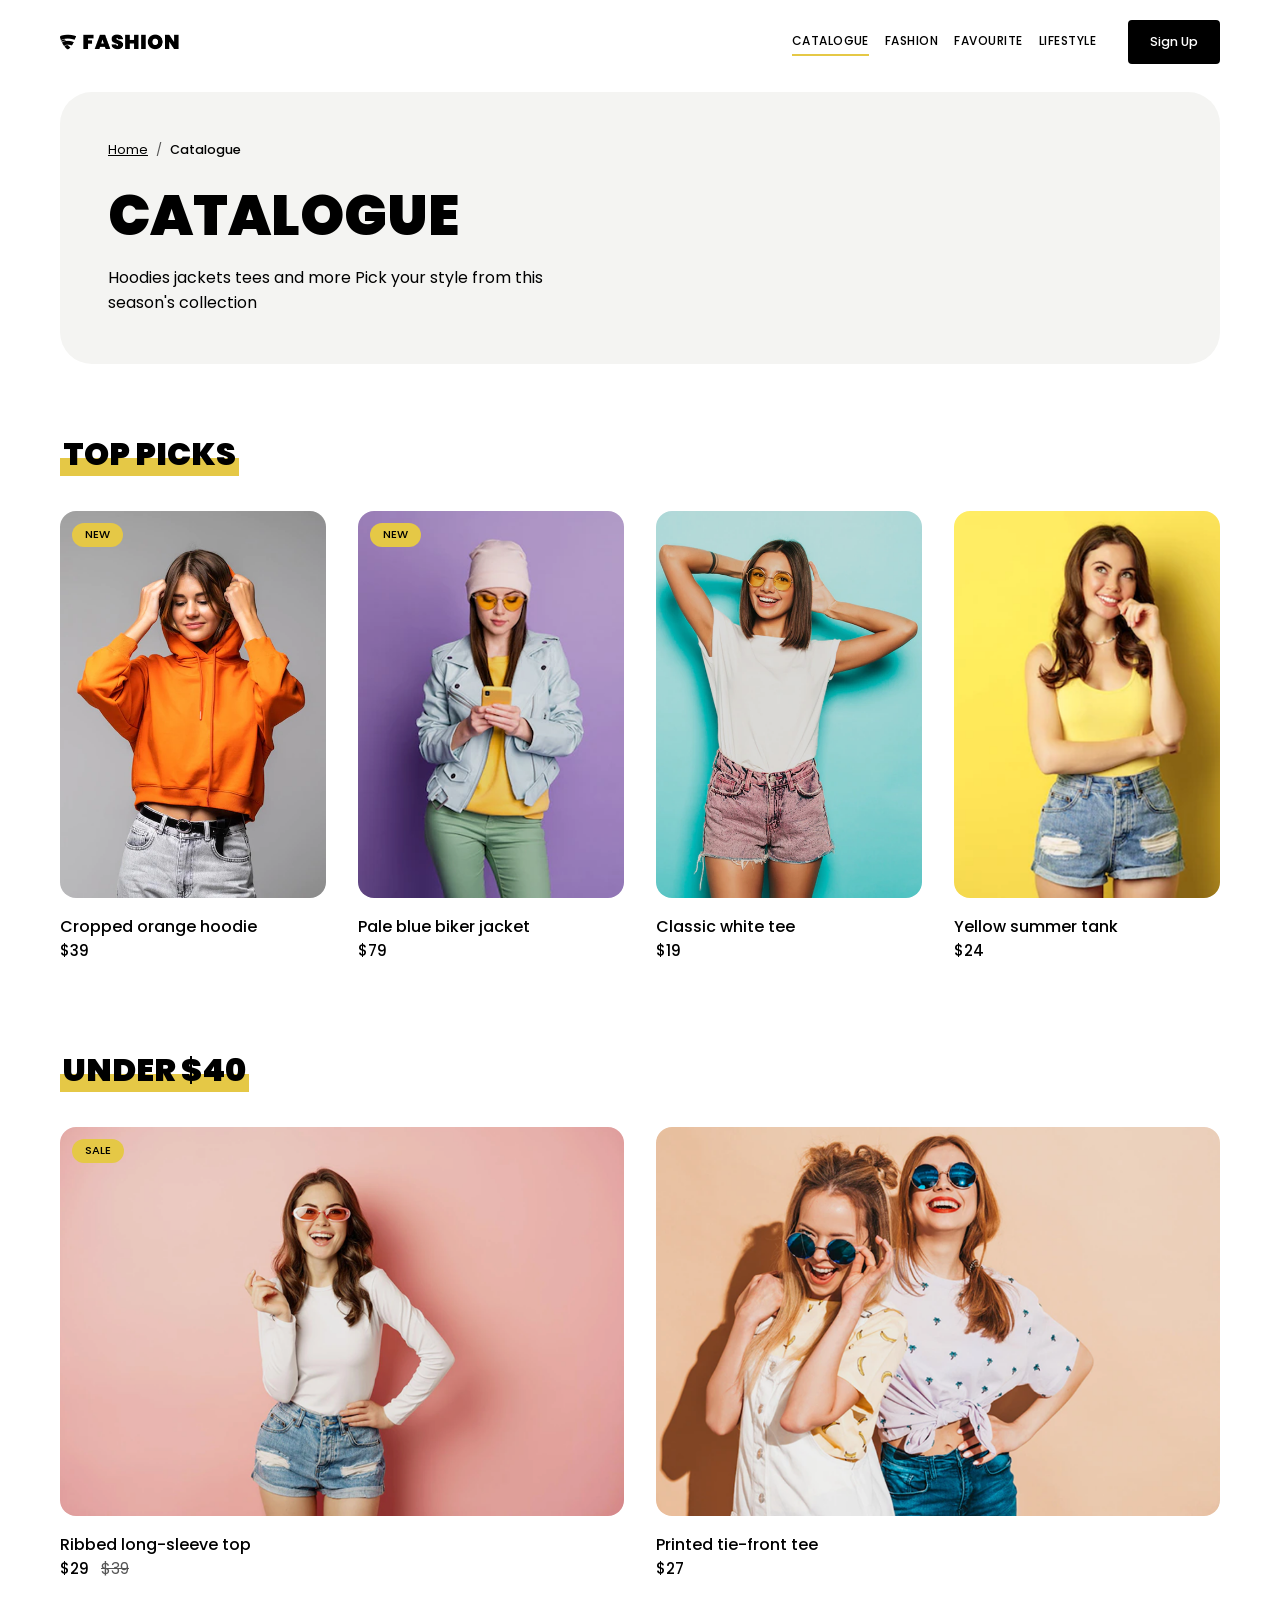
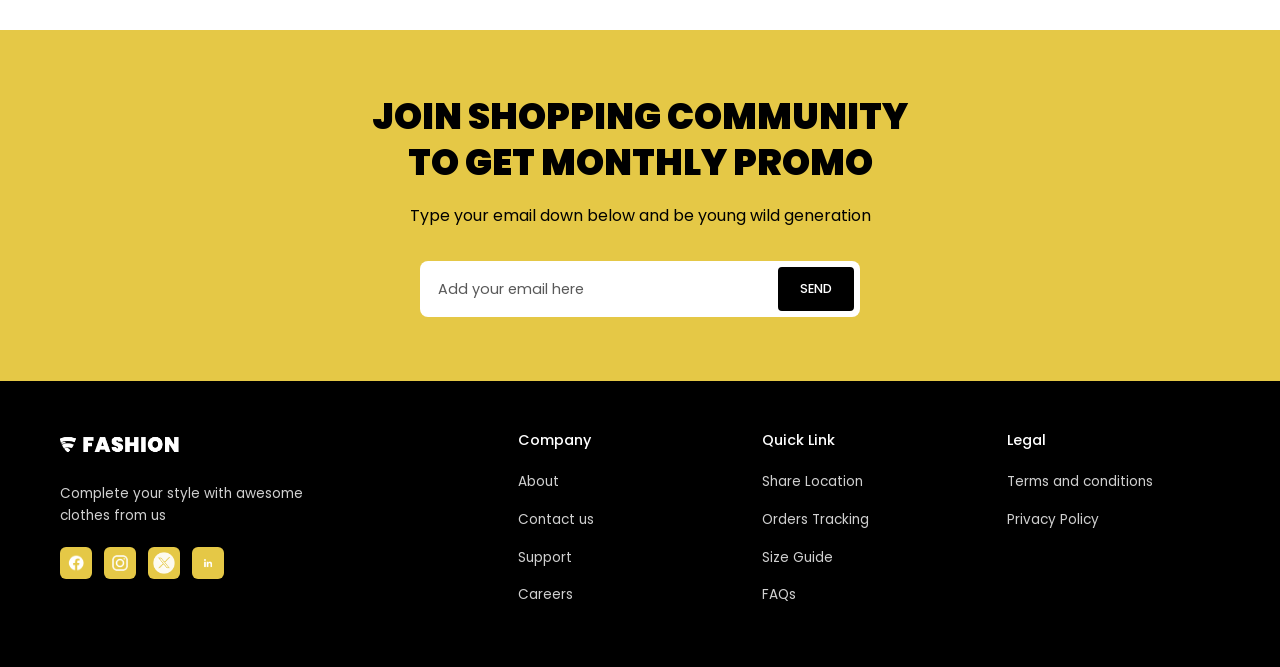
==== catalogue.html @ 58623605 "add categorie page" ====
<!DOCTYPE html>
<html lang="en">
<head>
  <meta charset="UTF-8">
  <meta name="viewport" content="width=device-width, initial-scale=1">
  <title>Catalogue | Fashion</title>
  <meta name="description" content="Browse the Fashion catalogue with hoodies jackets tees and more">

  <link rel="preconnect" href="https://fonts.googleapis.com">
  <link rel="preconnect" href="https://fonts.gstatic.com" crossorigin>
  <link href="https://fonts.googleapis.com/css2?family=Poppins:wght@400;500;900&display=swap" rel="stylesheet">

  <link rel="stylesheet" href="css/main.css">
</head>
<body>
  <!-- This link skips to the page content -->
  <a class="skip-to-main" href="#main">Skip to main content</a>

  <!-- This is the page menu -->
  <header class="header">
    <div class="container header-inner">
      <a class="logo" href="index.html">
        <img src="images/logo.png" alt="Fashion">
      </a>

      <nav class="navigation" aria-label="Main">
        <ul>
          <li><a href="catalogue.html" aria-current="page">Catalogue</a></li>
          <li><a href="index.html#arrivals">Fashion</a></li>
          <li><a href="index.html#favourite">Favourite</a></li>
          <li><a href="index.html#app">Lifestyle</a></li>
        </ul>
      </nav>

      <a class="button button-dark" href="#">Sign Up</a>
    </div>
  </header>

  <main id="main">
    <!-- This shows the page name and path -->
    <section class="page-hero" aria-labelledby="page-title">
      <div class="container">
        <div class="page-card">
          <nav class="breadcrumb" aria-label="Breadcrumb">
            <ol>
              <li><a href="index.html">Home</a></li>
              <li><a href="catalogue.html" aria-current="page">Catalogue</a></li>
            </ol>
          </nav>

          <h1 id="page-title">Catalogue</h1>
          <p>Hoodies jackets tees and more Pick your style from this season's collection</p>
        </div>
      </div>
    </section>

    <!-- These are popular clothes -->
    <section class="shelf" aria-labelledby="picks-title">
      <div class="container">
        <h2 class="section-heading" id="picks-title">
          <span class="highlight">Top picks</span>
        </h2>

        <div class="shelf-grid">
          <article class="category">
            <div class="category-image">
              <img src="images/girlgreybg.png" width="484" height="704"
                   alt="Woman in an orange cropped hoodie with the hood up and grey jeans">
              <!-- This marks a new item -->
              <span class="product-badge">New</span>
            </div>
            <div class="category-info">
              <div>
                <h3><a href="#">Cropped orange hoodie</a></h3>
                <p class="product-price">$39</p>
              </div>
            </div>
          </article>

          <article class="category">
            <div class="category-image">
              <img src="images/girlpurplebg.png" width="484" height="704"
                   alt="Woman in a pale blue biker jacket and green trousers">
              <!-- This marks a new item -->
              <span class="product-badge">New</span>
            </div>
            <div class="category-info">
              <div>
                <h3><a href="#">Pale blue biker jacket</a></h3>
                <p class="product-price">$79</p>
              </div>
            </div>
          </article>

          <article class="category">
            <div class="category-image">
              <img src="images/girlgreenbg.png" width="490" height="704"
                   alt="Woman in a white t-shirt and pink denim shorts">
            </div>
            <div class="category-info">
              <div>
                <h3><a href="#">Classic white tee</a></h3>
                <p class="product-price">$19</p>
              </div>
            </div>
          </article>

          <article class="category">
            <div class="category-image">
              <img src="images/girlyellowbg.png" width="988" height="968"
                   alt="Woman in a yellow tank top and denim shorts">
            </div>
            <div class="category-info">
              <div>
                <h3><a href="#">Yellow summer tank</a></h3>
                <p class="product-price">$24</p>
              </div>
            </div>
          </article>
        </div>
      </div>
    </section>

    <!-- These clothes cost less than forty dollars -->
    <section class="shelf" aria-labelledby="under-title">
      <div class="container">
        <h2 class="section-heading" id="under-title">
          <span class="highlight">Under $40</span>
        </h2>

        <div class="shelf-grid shelf-grid-wide">
          <article class="category">
            <div class="category-image">
              <img src="images/girlpinkbg.png" width="838" height="575" loading="lazy"
                   alt="Woman in a white long-sleeve top and ripped denim shorts">
              <!-- This marks a sale item -->
              <span class="product-badge">Sale</span>
            </div>
            <div class="category-info">
              <div>
                <h3><a href="#">Ribbed long-sleeve top</a></h3>
                <!-- These are the sale and old prices -->
                <p class="product-price">
                  <span class="visually-hidden">Sale price </span>$29
                  <del><span class="visually-hidden">Original price </span>$39</del>
                </p>
              </div>
            </div>
          </article>

          <article class="category">
            <div class="category-image">
              <img src="images/twogirls.png" width="834" height="575" loading="lazy"
                   alt="Two women in round sunglasses wearing printed tees and denim">
            </div>
            <div class="category-info">
              <div>
                <h3><a href="#">Printed tie-front tee</a></h3>
                <p class="product-price">$27</p>
              </div>
            </div>
          </article>
        </div>
      </div>
    </section>

    <!-- This is the email signup -->
    <section class="newsletter" aria-labelledby="newsletter-title">
      <div class="container">
        <h2 class="newsletter-title" id="newsletter-title">
          Join shopping community to get monthly promo
        </h2>
        <p class="newsletter-text">Type your email down below and be young wild generation</p>

        <form class="newsletter-form" action="#" method="post">
          <label class="visually-hidden" for="newsletter-email">Email address</label>
          <input type="email" id="newsletter-email" name="email"
                 placeholder="Add your email here" autocomplete="email" required>
          <button class="button button-dark" type="submit">Send</button>
        </form>
      </div>
    </section>
  </main>

  <!-- This is the page footer -->
  <footer class="site-footer">
    <div class="container footer-grid">
      <div class="footer-brand">
        <a class="logo" href="index.html">
          <img src="images/logo.png" alt="Fashion">
        </a>
        <p>Complete your style with awesome clothes from us</p>

        <div class="social-links">
          <a href="#" aria-label="Fashion on Facebook">
            <img src="images/facebook.png" alt="">
          </a>
          <a href="#" aria-label="Fashion on Instagram">
            <img src="images/insta.png" alt="">
          </a>
          <a href="#" aria-label="Fashion on X">
            <img src="images/x.png" alt="">
          </a>
          <a href="#" aria-label="Fashion on LinkedIn">
            <img class="linkedin-logo" src="images/linkdin.png" alt="">
          </a>
        </div>
      </div>

      <nav class="footer-links" aria-label="Company">
        <h2>Company</h2>
        <ul>
          <li><a href="#">About</a></li>
          <li><a href="#">Contact us</a></li>
          <li><a href="#">Support</a></li>
          <li><a href="#">Careers</a></li>
        </ul>
      </nav>

      <nav class="footer-links" aria-label="Quick links">
        <h2>Quick Link</h2>
        <ul>
          <li><a href="#">Share Location</a></li>
          <li><a href="#">Orders Tracking</a></li>
          <li><a href="#">Size Guide</a></li>
          <li><a href="#">FAQs</a></li>
        </ul>
      </nav>

      <nav class="footer-links" aria-label="Legal">
        <h2>Legal</h2>
        <ul>
          <li><a href="#">Terms and conditions</a></li>
          <li><a href="#">Privacy Policy</a></li>
        </ul>
      </nav>
    </div>
  </footer>
</body>
</html>
---- css/main.css ----
/* Page colours and font */
:root {
  --color-accent: #e5c846;
  --color-black: #000000;
  --color-white: #ffffff;
  --color-lavender: #c2c7dc;
  --color-bg-soft: #f4f4f2;
  --font-main: "Poppins", Arial, sans-serif;
}

/* This makes sizes easy to use */
*,
*::before,
*::after {
  box-sizing: border-box;
}

body {
  margin: 0;
  font-family: var(--font-main);
  line-height: 1.6;
  color: var(--color-black);
}

/* Images stay in their box */
img {
  max-width: 100%;
  height: auto;
}

/* This link shows when you use the keyboard */
.skip-to-main {
  position: absolute;
  top: -100px;
  left: 16px;
  padding: 0.75rem 1.25rem;
  background: var(--color-black);
  color: var(--color-white);
}

.skip-to-main:focus {
  top: 16px;
}

/* This shows what you pick with the keyboard */
:focus-visible {
  outline: 3px solid var(--color-black);
  outline-offset: 3px;
}

/* This stops the page from getting too wide */
.container {
  width: 100%;
  max-width: 1200px;
  margin-inline: auto;
  padding-inline: 1.25rem;
}

/* This makes the signup link look like a button */
.button {
  display: inline-block;
  padding: 0.6rem 1.25rem;
  font: inherit;
  font-size: 0.8rem;
  font-weight: 500;
  text-decoration: none;
  border: 2px solid var(--color-black);
  border-radius: 4px;
  transition: background-color 0.25s ease, color 0.25s ease, transform 0.25s ease;
}

.button-dark {
  background: var(--color-black);
  color: var(--color-white);
}

.button-dark:hover {
  background: var(--color-accent);
  color: var(--color-black);
  transform: translateY(-2px);
}

/* This puts the name menu and button in one row */
.header-inner {
  display: flex;
  flex-wrap: wrap;
  align-items: center;
  justify-content: space-between;
  gap: 1rem 2rem;
  padding-block: 1.25rem;
}

.logo {
  font-size: 1.25rem;
  font-weight: 900;
  letter-spacing: 0.03em;
  color: var(--color-black);
  text-decoration: none;
}

.logo img {
  display: block;
  width: 120px;
  height: auto;
}

/* On small screens the menu goes under the name */
.navigation {
  order: 3;
  flex-basis: 100%;
}

.navigation ul {
  display: flex;
  flex-wrap: wrap;
  justify-content: center;
  gap: 0.5rem 1.5rem;
  margin: 0;
  padding: 0;
  list-style: none;
}

.navigation a {
  display: inline-block;
  padding-block: 0.25rem;
  font-size: 0.75rem;
  font-weight: 500;
  letter-spacing: 0.04em;
  text-transform: uppercase;
  color: var(--color-black);
  text-decoration: none;
  border-bottom: 2px solid transparent;
  transition: border-color 0.2s ease;
}

.navigation a:hover,
.navigation a[aria-current="page"] {
  border-color: var(--color-accent);
}

/* This keeps the menu in one row on wide screens */
@media (min-width: 640px) {
  .navigation {
    order: 0;
    flex-basis: auto;
    margin-left: auto;
  }

  .navigation ul {
    gap: 0.5rem 1rem;
  }
}

/* This adds space around the hero */
.hero {
  padding-block: 0.5rem 2rem;
}

/* This makes a card for the text and picture */
.hero-card {
  display: grid;
  align-items: center;
  background: var(--color-bg-soft);
  border-radius: 32px;
  overflow: hidden;
}

/* This gives space to the words */
.hero-content {
  padding: 2rem 1.5rem 0;
  animation: fade-up 0.9s ease-out both;
}

/* This holds the hero picture */
.hero-image {
  aspect-ratio: 1.65 / 1;
  overflow: hidden;
}

/* This makes the picture fill its space */
.hero-image img {
  display: block;
  width: 100%;
  height: 100%;
  object-fit: cover;
  object-position: center top;
  animation: slide-in 1s ease-out 0.2s both;
}

/* This makes the big hero words */
.hero-title {
  margin: 0 0 1.5rem -0.6rem;
  font-size: clamp(2.25rem, 6vw, 4rem);
  font-weight: 900;
  line-height: 1.15;
  text-transform: uppercase;
}

/* Each word starts on a new line */
.hero-title span {
  display: block;
  width: fit-content;
  padding-inline: 0.6rem;
}

/* This puts white behind the first word */
.mark-white {
  background: var(--color-white);
  transform: rotate(-1deg);
}

/* This puts yellow behind one word */
.mark-yellow {
  background: var(--color-accent);
  transform: rotate(-1deg);
}

/* This is the small line under the title */
.hero-tagline {
  margin: 0 0 1.5rem;
  font-size: 1rem;
}

/* This puts the shape and button in a row */
.hero-actions {
  display: flex;
  align-items: center;
  gap: 1.25rem;
  padding-bottom: 2rem;
}

/* This makes a yellow shape by the button */
.hero-brush {
  width: 90px;
  height: 18px;
  background: var(--color-accent);
  border-radius: 100% 0 100% 0;
  transform: rotate(-4deg);
}

/* This makes the hero button bigger */
.hero .button {
  padding: 0.85rem 1.75rem;
  font-size: 0.95rem;
}

/* This makes a yellow strip for brand logos */
.brands {
  margin-top: 1rem;
  padding-block: 1.75rem;
  background: var(--color-accent);
}

/* This puts the brand logos in a row */
.brand-list {
  display: flex;
  flex-wrap: wrap;
  align-items: center;
  justify-content: center;
  gap: 1.5rem 3rem;
  margin: 0;
  padding: 0;
  list-style: none;
}

/* This makes all brand logos the same height */
.brand-list img {
  height: 2.5rem;
  width: auto;
}

/* This puts the hero text and picture side by side on big screens */
@media (min-width: 1024px) {
  .hero-card {
    grid-template-columns: 1fr 1.1fr;
  }

  .hero-content {
    padding: 3rem;
  }

  .hero-image {
    aspect-ratio: auto;
    min-height: 420px;
  }

  .hero-image img {
    height: 100%;
    min-height: 420px;
    object-fit: contain;
    object-position: right bottom;
  }
}

/* This moves the hero text up when the page loads */
@keyframes fade-up {
  from {
    opacity: 0;
    transform: translateY(30px);
  }
  to {
    opacity: 1;
    transform: translateY(0);
  }
}

/* This moves the picture in from the side */
@keyframes slide-in {
  from {
    opacity: 0;
    transform: translateX(60px);
  }
  to {
    opacity: 1;
    transform: translateX(0);
  }
}

/* This turns off motion when a user asks for less motion */
@media (prefers-reduced-motion: reduce) {
  *,
  *::before,
  *::after {
    animation: none !important;
    transition: none !important;
  }
}

/* This adds space around the new clothes */
.arrivals {
  padding-block: 4rem;
}

/* This makes the yellow line behind the heading */
.section-heading {
  margin: 0 0 2rem;
  font-size: clamp(1.5rem, 3vw, 2rem);
  font-weight: 900;
  text-transform: uppercase;
}

.highlight {
  background: linear-gradient(transparent 60%, var(--color-accent) 60%);
  box-decoration-break: clone;
  -webkit-box-decoration-break: clone;
  padding-inline: 0.1em;
}

/* This puts the clothes cards in a grid */
.arrival-grid {
  display: grid;
  grid-template-columns: repeat(auto-fit, minmax(min(100%, 230px), 1fr));
  gap: 2rem;
}

.category {
  position: relative;
}

.category-image {
  overflow: hidden;
  border-radius: 16px;
}

.category-image img {
  display: block;
  width: 100%;
  aspect-ratio: 484 / 704;
  object-fit: cover;
  transition: transform 0.4s ease;
}

.category-info {
  display: flex;
  align-items: center;
  justify-content: space-between;
  gap: 1rem;
  margin-top: 1rem;
}

.category-info h3 {
  margin: 0;
  font-size: 1rem;
  font-weight: 500;
}

.category-info a {
  color: inherit;
  text-decoration: none;
}

/* This makes the full card a link */
.category-info a::after {
  content: "";
  position: absolute;
  inset: 0;
}

.category-info a:focus-visible {
  outline: 3px solid var(--color-black);
  outline-offset: 4px;
  border-radius: 16px;
}

.category-text {
  margin: 0;
  font-size: 0.8rem;
  color: #555555;
}

.category-arrow {
  flex-shrink: 0;
  transition: transform 0.25s ease;
}

.category:hover .category-image img {
  transform: scale(1.05);
}

.category:hover .category-arrow {
  transform: translateX(6px);
}

/* This makes the payday sale section */
.payday {
  background: linear-gradient(90deg, #ffec65, var(--color-accent));
}

.payday-inner {
  display: grid;
  align-items: center;
}

.payday-image {
  align-self: end;
}

.payday-image img {
  display: block;
  width: 100%;
  max-width: 280px;
  margin-inline: auto;
  height: auto;
  -webkit-mask-image: linear-gradient(to bottom, #000 75%, transparent);
  mask-image: linear-gradient(to bottom, #000 75%, transparent);
}

.payday-content {
  padding: 0.5rem 1.25rem 2rem;
}

.payday-title {
  margin: 0 0 1.5rem -0.6rem;
  font-size: clamp(2rem, 5vw, 3.25rem);
  font-weight: 900;
  line-height: 1.15;
  text-transform: uppercase;
}

.payday-title span {
  display: block;
  width: fit-content;
  padding-inline: 0.6rem;
}

.payday-offer {
  max-width: 420px;
  margin: 0 0 1rem;
  font-size: clamp(1.05rem, 2vw, 1.3rem);
  font-weight: 500;
  line-height: 1.5;
}

.payday-dates {
  margin: 0 0 1.5rem;
}

.payday-range {
  font-weight: 500;
}

.payday .button {
  padding: 0.85rem 1.75rem;
  font-size: 0.95rem;
}

/* This puts the sale picture beside its words */
@media (min-width: 768px) {
  .payday-inner {
    grid-template-columns: 0.9fr 1.1fr;
  }

  .payday-image img {
    margin-left: auto;
    margin-right: 0;
    max-width: 100%;
    -webkit-mask-image: linear-gradient(to right, #000 70%, transparent);
    mask-image: linear-gradient(to right, #000 70%, transparent);
  }

  .payday-content {
    padding: 2rem 2rem 2rem 1rem;
  }
}

/* This puts the last card in the middle on tablets */
@media (min-width: 640px) and (max-width: 1023px) {
  .arrival-grid {
    grid-template-columns: repeat(2, minmax(0, 1fr));
  }

  .arrival-grid .category:last-child {
    grid-column: 1 / -1;
    width: calc(50% - 1rem);
    justify-self: center;
  }
}

/* This adds space around the favourites */
.favourites {
  padding-block: 4rem;
}

.section-normal {
  text-transform: none;
}

/* This puts the favourite cards in a grid */
.favourites-grid {
  display: grid;
  grid-template-columns: repeat(auto-fit, minmax(min(100%, 280px), 1fr));
  gap: 2rem;
}

.favourites-grid .category-image img {
  aspect-ratio: 834 / 575;
}

/* This adds space around the app part */
.app {
  padding-block: 4rem;
}

.app-inner {
  display: grid;
  gap: 3rem;
  align-items: center;
}

.app-title {
  margin: 0 0 1rem;
  font-size: clamp(1.5rem, 3vw, 2rem);
  font-weight: 900;
  line-height: 1.35;
  text-transform: uppercase;
}

.app-text {
  max-width: 320px;
  margin: 0 0 1.5rem;
  font-size: 0.9rem;
  color: #555555;
}

.app-stores {
  display: flex;
  flex-wrap: wrap;
  gap: 1rem;
}

.store-button {
  display: flex;
  flex-direction: column;
  padding: 0.5rem 1.25rem;
  line-height: 1.25;
  color: var(--color-white);
  text-decoration: none;
  background: var(--color-black);
  border-radius: 8px;
  transition: background-color 0.25s ease, color 0.25s ease;
}

.store-button:hover {
  background: var(--color-accent);
  color: var(--color-black);
}

.store-small {
  font-size: 0.65rem;
}

.store-name {
  font-size: 1.1rem;
  font-weight: 500;
}

/* This puts the phone on top of a circle */
.app-visual {
  position: relative;
  display: grid;
  place-items: center;
  padding-block: 2rem;
}

.app-visual::before {
  content: "";
  position: absolute;
  width: min(420px, 90%);
  aspect-ratio: 1;
  border: 1px solid #d9d9d9;
  border-radius: 50%;
  box-shadow: 0 0 0 40px rgba(194, 199, 220, 0.18);
}

.app-visual::after {
  content: "";
  position: absolute;
  top: 8%;
  right: 12%;
  width: 28px;
  height: 28px;
  background: var(--color-accent);
  border-radius: 50%;
}

.app-visual img {
  position: relative;
  z-index: 1;
  width: min(240px, 60%);
  height: auto;
  animation: float 5s ease-in-out infinite;
}

@keyframes float {
  0%,
  100% {
    transform: translateY(0);
  }
  50% {
    transform: translateY(-14px);
  }
}

/* This makes the email signup stand out */
.newsletter {
  padding-block: 4rem;
  text-align: center;
  background: var(--color-accent);
}

.newsletter-title {
  max-width: 560px;
  margin: 0 auto 1rem;
  font-size: clamp(1.5rem, 4vw, 2.25rem);
  font-weight: 900;
  line-height: 1.3;
  text-transform: uppercase;
}

.newsletter-text {
  margin: 0 0 2rem;
}

.newsletter-form {
  display: flex;
  max-width: 440px;
  margin-inline: auto;
  padding: 0.4rem;
  background: var(--color-white);
  border-radius: 8px;
}

.newsletter-form:focus-within {
  outline: 3px solid var(--color-black);
  outline-offset: 3px;
}

.newsletter-form input {
  flex: 1;
  min-width: 0;
  padding: 0.6rem 0.75rem;
  font: inherit;
  font-size: 0.9rem;
  background: transparent;
  border: 0;
}

.newsletter-form input:focus {
  outline: none;
}

.newsletter-form input::placeholder {
  color: #595959;
  opacity: 1;
}

.newsletter-form .button {
  cursor: pointer;
  text-transform: uppercase;
}

.visually-hidden {
  position: absolute;
  width: 1px;
  height: 1px;
  margin: -1px;
  padding: 0;
  overflow: hidden;
  clip: rect(0, 0, 0, 0);
  white-space: nowrap;
  border: 0;
}

/* This makes the footer dark */
.site-footer {
  padding-block: 3rem;
  color: var(--color-white);
  background: var(--color-black);
}

.footer-grid {
  display: grid;
  gap: 2rem;
}

.site-footer .logo {
  display: inline-block;
  margin-bottom: 1rem;
}

.site-footer .logo img {
  filter: brightness(0) invert(1);
}

.footer-brand p {
  max-width: 260px;
  margin: 0 0 1.25rem;
  font-size: 0.85rem;
  color: #d0d0d0;
}

.social-links {
  display: flex;
  gap: 0.75rem;
}

.social-links a {
  display: grid;
  place-items: center;
  width: 32px;
  height: 32px;
  text-decoration: none;
  background: var(--color-accent);
  border-radius: 6px;
  transition: background-color 0.2s ease;
}

.social-links img {
  display: block;
  width: 22px;
  height: 22px;
  object-fit: contain;
  filter: invert(1);
  mix-blend-mode: screen;
}

.social-links .linkedin-logo {
  filter: none;
}

.social-links a:hover {
  background: var(--color-white);
}

.footer-links h2 {
  margin: 0 0 1rem;
  font-size: 0.9rem;
  font-weight: 500;
}

.footer-links ul {
  margin: 0;
  padding: 0;
  list-style: none;
}

.footer-links li {
  margin-bottom: 0.75rem;
}

.footer-links a {
  font-size: 0.85rem;
  color: #d0d0d0;
  text-decoration: none;
  transition: color 0.2s ease;
}

.footer-links a:hover {
  color: var(--color-accent);
  text-decoration: underline;
}

.site-footer :focus-visible {
  outline-color: var(--color-white);
}

/* This puts the app and footer in columns on big screens */
@media (min-width: 768px) {
  .app-inner {
    grid-template-columns: 1fr 1fr;
  }

  .footer-grid {
    grid-template-columns: 2fr 1fr 1fr 1fr;
  }
}

/* This adds the catalogue title card */
.page-hero {
  padding-block: 0.5rem 2rem;
}

.page-card {
  padding: 2rem 1.5rem;
  background: var(--color-bg-soft);
  border-radius: 32px;
}

.page-card h1 {
  margin: 0 0 1rem;
  font-size: clamp(2rem, 6vw, 3.5rem);
  font-weight: 900;
  line-height: 1.15;
  text-transform: uppercase;
  animation: fade-up 0.9s ease-out both;
}

.page-card p {
  max-width: 480px;
  margin: 0;
}

/* This shows the way back to the home page */
.breadcrumb ol {
  display: flex;
  flex-wrap: wrap;
  gap: 0.5rem;
  margin: 0 0 1.5rem;
  padding: 0;
  font-size: 0.8rem;
  list-style: none;
}

.breadcrumb li + li::before {
  content: "/";
  margin-right: 0.5rem;
  color: #555555;
}

.breadcrumb a {
  color: inherit;
}

.breadcrumb a[aria-current="page"] {
  font-weight: 500;
  text-decoration: none;
}

/* This adds space around the product shelves */
.shelf {
  padding-block: 2rem 3rem;
}

.shelf-grid {
  display: grid;
  grid-template-columns: repeat(auto-fit, minmax(min(100%, 220px), 1fr));
  gap: 2rem;
}

.shelf-grid-wide {
  grid-template-columns: repeat(auto-fit, minmax(min(100%, 280px), 1fr));
}

.shelf-grid-wide .category-image img {
  aspect-ratio: 834 / 575;
}

.shelf-grid .category-image img {
  object-position: 50% 20%;
}

/* This shows the price and new item labels */
.product-price {
  margin: 0;
  font-size: 0.95rem;
  font-weight: 500;
}

.product-price del {
  margin-left: 0.5rem;
  font-weight: 400;
  color: #555555;
}

.product-badge {
  position: absolute;
  top: 0.75rem;
  left: 0.75rem;
  padding: 0.2rem 0.8rem;
  font-size: 0.7rem;
  font-weight: 500;
  text-transform: uppercase;
  color: var(--color-black);
  background: var(--color-accent);
  border-radius: 999px;
}

@media (min-width: 768px) {
  .page-card {
    padding: 3rem;
  }
}
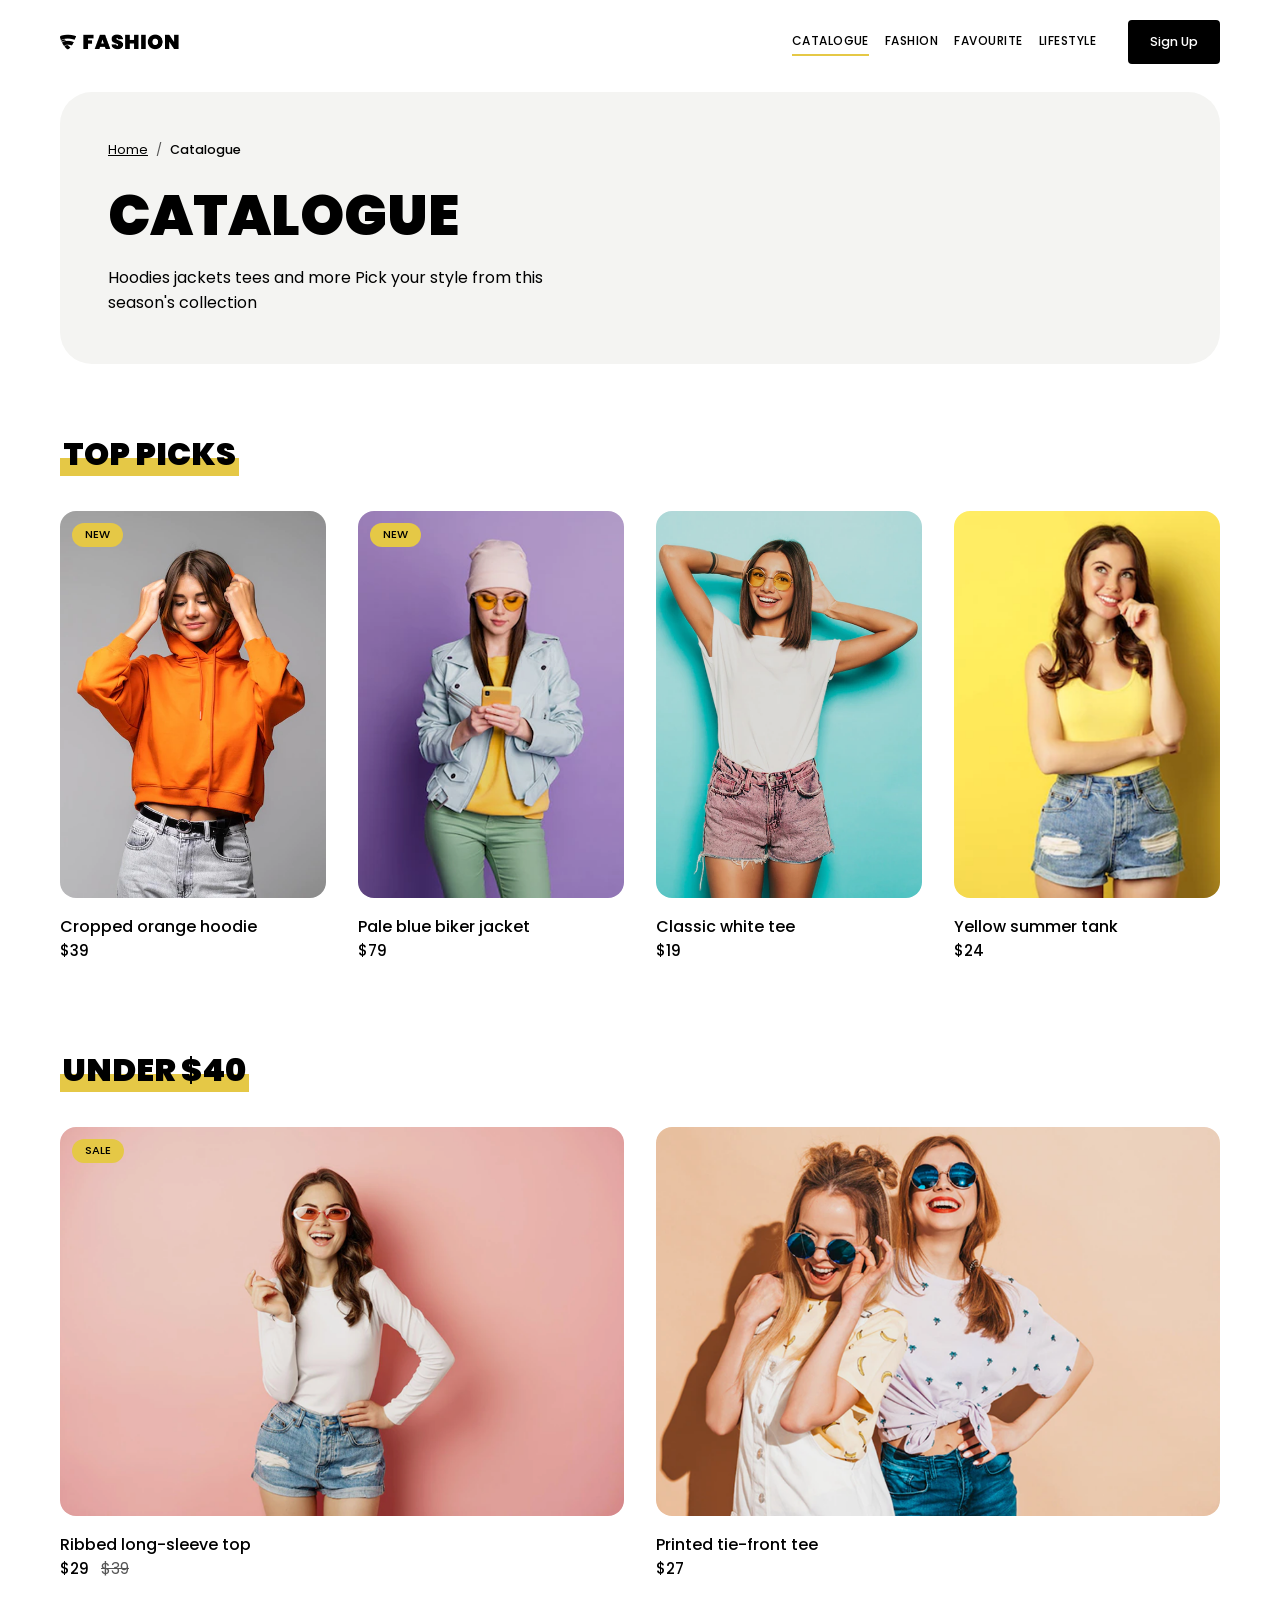
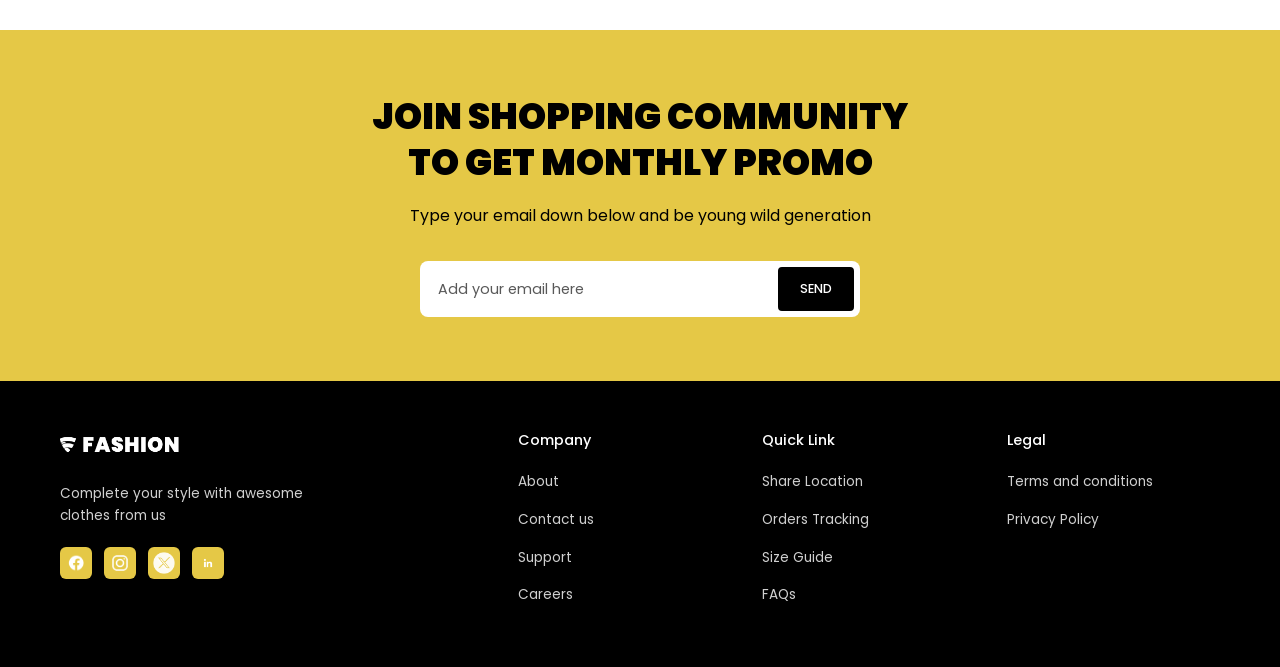
==== commit 0dd5f53d: "add contact page" ====
--- a/catalogue.html
+++ b/catalogue.html
@@ -211,7 +211,7 @@
         <h2>Company</h2>
         <ul>
           <li><a href="#">About</a></li>
-          <li><a href="#">Contact us</a></li>
+          <li><a href="contact.html">Contact us</a></li>
           <li><a href="#">Support</a></li>
           <li><a href="#">Careers</a></li>
         </ul>
--- a/css/main.css
+++ b/css/main.css
@@ -919,4 +919,163 @@
   .page-card {
     padding: 3rem;
   }
+}
+
+/* This puts the contact details and form in columns */
+.contact {
+  padding-block: 1rem 4rem;
+}
+
+.contact-inner {
+  display: grid;
+  gap: 2.5rem;
+}
+
+.contact-panel {
+  padding: 2rem 1.5rem;
+  background: var(--color-accent);
+  border-radius: 32px;
+}
+
+.contact-panel h2 {
+  margin: 0 0 1.5rem;
+  font-size: clamp(1.5rem, 3vw, 2rem);
+  font-weight: 900;
+  line-height: 1.2;
+  text-transform: uppercase;
+}
+
+.contact-photo {
+  display: block;
+  width: 100%;
+  aspect-ratio: 3 / 2;
+  object-fit: cover;
+  margin-bottom: 1.75rem;
+  border-radius: 16px;
+}
+
+.contact-panel address {
+  font-style: normal;
+}
+
+.contact-details {
+  margin: 0;
+}
+
+.contact-details div {
+  margin-bottom: 1.25rem;
+}
+
+.contact-details dt {
+  margin-bottom: 0.15rem;
+  font-size: 0.75rem;
+  font-weight: 500;
+  letter-spacing: 0.06em;
+  text-transform: uppercase;
+}
+
+.contact-details dd {
+  margin: 0;
+  font-size: 1.05rem;
+}
+
+.contact-details a {
+  color: inherit;
+  text-decoration: underline;
+  text-underline-offset: 4px;
+}
+
+.topic-list {
+  margin: 0 0 1.75rem;
+  padding: 0;
+  border: 0;
+}
+
+.topic-list legend {
+  margin-bottom: 0.75rem;
+  padding: 0;
+  font-size: 0.85rem;
+  font-weight: 500;
+}
+
+.topic-options {
+  position: relative;
+  display: flex;
+  flex-wrap: wrap;
+  gap: 0.75rem;
+}
+
+.topic-list label {
+  display: inline-block;
+  padding: 0.5rem 1.1rem;
+  font-size: 0.85rem;
+  cursor: pointer;
+  border: 2px solid var(--color-black);
+  border-radius: 999px;
+  transition: background-color 0.2s ease, color 0.2s ease;
+}
+
+.topic-list label:hover {
+  background: var(--color-accent);
+}
+
+.topic-list input:checked + label {
+  color: var(--color-white);
+  background: var(--color-black);
+}
+
+.topic-list input:focus-visible + label {
+  outline: 3px solid var(--color-black);
+  outline-offset: 3px;
+}
+
+.form-field {
+  margin-bottom: 1.75rem;
+}
+
+.form-field label {
+  display: block;
+  margin-bottom: 0.25rem;
+  font-size: 0.85rem;
+  font-weight: 500;
+}
+
+.form-field input,
+.form-field textarea {
+  width: 100%;
+  padding: 0.6rem 0.5rem;
+  font: inherit;
+  color: var(--color-black);
+  background: transparent;
+  border: 0;
+  border-bottom: 2px solid var(--color-black);
+  border-radius: 0;
+  transition: background-color 0.25s ease;
+}
+
+.form-field textarea {
+  resize: vertical;
+}
+
+.form-field input:focus,
+.form-field textarea:focus {
+  background: #fdf6cc;
+}
+
+.button-large {
+  padding: 0.85rem 2rem;
+  font-size: 0.95rem;
+  cursor: pointer;
+}
+
+@media (min-width: 768px) {
+  .contact-inner {
+    grid-template-columns: 1fr 1.2fr;
+    gap: 4rem;
+    align-items: start;
+  }
+
+  .contact-panel {
+    padding: 2.5rem;
+  }
 }
